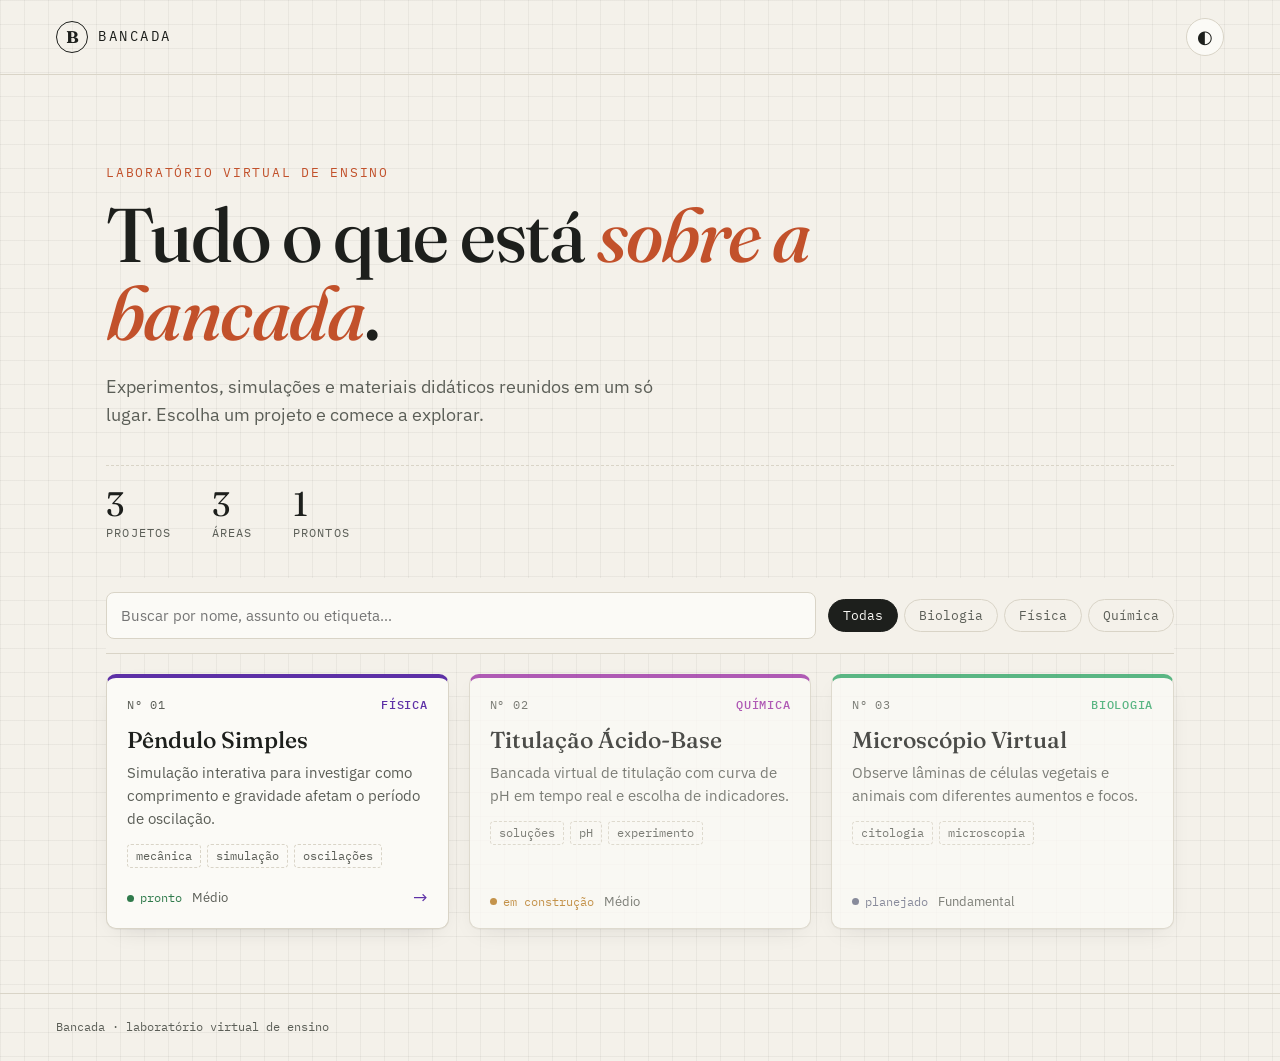
==== index.html @ 834e8cf0 "Cria página Bancada do laboratório virtual de ensino Página principal com busca, filtros por área e " ====
<!doctype html>
<html lang="pt-BR">
<head>
  <meta charset="utf-8">
  <meta name="viewport" content="width=device-width, initial-scale=1">
  <title>Bancada — Laboratório Virtual de Ensino</title>
  <meta name="description" content="Bancada: laboratório virtual de ensino com todos os meus projetos.">
  <link rel="preconnect" href="https://fonts.googleapis.com">
  <link rel="preconnect" href="https://fonts.gstatic.com" crossorigin>
  <link href="https://fonts.googleapis.com/css2?family=Fraunces:opsz,wght@9..144,500;9..144,700&family=IBM+Plex+Mono:wght@400;500&family=IBM+Plex+Sans:wght@400;500;600&display=swap" rel="stylesheet">
  <link rel="stylesheet" href="css/estilo.css">
</head>
<body>
  <header class="topo">
    <div class="topo__marca">
      <span class="topo__selo" aria-hidden="true">B</span>
      <span class="topo__nome">Bancada</span>
    </div>
    <button class="tema" id="tema" type="button" aria-label="Alternar tema claro/escuro">◐</button>
  </header>

  <main class="pagina">
    <section class="abertura">
      <p class="rotulo">Laboratório virtual de ensino</p>
      <h1>Tudo o que está <em>sobre a bancada</em>.</h1>
      <p class="abertura__texto">
        Experimentos, simulações e materiais didáticos reunidos em um só lugar.
        Escolha um projeto e comece a explorar.
      </p>
      <dl class="contadores" id="contadores"></dl>
    </section>

    <section class="controles" aria-label="Buscar e filtrar projetos">
      <label class="busca">
        <span class="sr">Buscar projetos</span>
        <input id="busca" type="search" placeholder="Buscar por nome, assunto ou etiqueta…" autocomplete="off">
      </label>
      <div class="filtros" id="filtros" role="group" aria-label="Filtrar por área"></div>
    </section>

    <section class="grade" id="grade" aria-live="polite"></section>
    <p class="vazio" id="vazio" hidden>Nenhum projeto encontrado com esse filtro.</p>
  </main>

  <footer class="rodape">
    <p>Bancada · laboratório virtual de ensino</p>
  </footer>

  <script src="js/projetos.js"></script>
  <script src="js/app.js"></script>
</body>
</html>
---- css/estilo.css ----
/* ---------- Paleta ---------- */
:root {
  --fundo: #f4f1ea;
  --papel: #fbfaf6;
  --tinta: #1d1f1c;
  --tinta-suave: #5b5e57;
  --linha: #d9d4c7;
  --grade: rgba(29, 31, 28, 0.05);
  --destaque: #c2512b;
  --pronto: #2f7a4b;
  --construcao: #b7791f;
  --planejado: #6b6f86;
  --sombra: 0 1px 0 rgba(0, 0, 0, 0.04), 0 8px 24px -12px rgba(0, 0, 0, 0.18);
  color-scheme: light;
}

@media (prefers-color-scheme: dark) {
  :root:not([data-tema="claro"]) {
    --fundo: #141613;
    --papel: #1c1f1b;
    --tinta: #ece8dd;
    --tinta-suave: #a3a69c;
    --linha: #33372f;
    --grade: rgba(236, 232, 221, 0.04);
    --destaque: #e8774f;
    --pronto: #5fbf82;
    --construcao: #e0a647;
    --planejado: #9ea2bd;
    --sombra: 0 1px 0 rgba(0, 0, 0, 0.3), 0 10px 30px -12px rgba(0, 0, 0, 0.6);
    color-scheme: dark;
  }
}

:root[data-tema="escuro"] {
  --fundo: #141613;
  --papel: #1c1f1b;
  --tinta: #ece8dd;
  --tinta-suave: #a3a69c;
  --linha: #33372f;
  --grade: rgba(236, 232, 221, 0.04);
  --destaque: #e8774f;
  --pronto: #5fbf82;
  --construcao: #e0a647;
  --planejado: #9ea2bd;
  --sombra: 0 1px 0 rgba(0, 0, 0, 0.3), 0 10px 30px -12px rgba(0, 0, 0, 0.6);
  color-scheme: dark;
}

/* ---------- Base ---------- */
*, *::before, *::after { box-sizing: border-box; }

body {
  margin: 0;
  font-family: "IBM Plex Sans", system-ui, -apple-system, "Segoe UI", sans-serif;
  font-size: 16px;
  line-height: 1.55;
  color: var(--tinta);
  background-color: var(--fundo);
  /* papel quadriculado de laboratório */
  background-image:
    linear-gradient(var(--grade) 1px, transparent 1px),
    linear-gradient(90deg, var(--grade) 1px, transparent 1px);
  background-size: 24px 24px;
  min-height: 100vh;
  display: flex;
  flex-direction: column;
}

img { max-width: 100%; display: block; }
[hidden] { display: none !important; }

.sr {
  position: absolute; width: 1px; height: 1px; overflow: hidden;
  clip: rect(0 0 0 0); white-space: nowrap;
}

/* ---------- Topo ---------- */
.topo {
  display: flex;
  align-items: center;
  justify-content: space-between;
  padding: 18px clamp(16px, 5vw, 56px);
  border-bottom: 1px solid var(--linha);
}

.topo__marca { display: flex; align-items: center; gap: 10px; }

.topo__selo {
  display: grid; place-items: center;
  width: 32px; height: 32px;
  border: 1.5px solid var(--tinta);
  border-radius: 50%;
  font-family: "Fraunces", Georgia, serif;
  font-weight: 700;
  font-size: 17px;
}

.topo__nome {
  font-family: "IBM Plex Mono", ui-monospace, monospace;
  font-size: 14px;
  letter-spacing: 0.18em;
  text-transform: uppercase;
}

.tema {
  width: 38px; height: 38px;
  border: 1px solid var(--linha);
  border-radius: 50%;
  background: var(--papel);
  color: var(--tinta);
  font-size: 18px;
  cursor: pointer;
}
.tema:hover { border-color: var(--tinta); }

/* ---------- Página ---------- */
.pagina {
  flex: 1;
  width: 100%;
  max-width: 1180px;
  margin: 0 auto;
  padding: 0 clamp(16px, 5vw, 56px) 64px;
}

.abertura { padding: clamp(40px, 8vw, 88px) 0 36px; }

.rotulo {
  margin: 0 0 14px;
  font-family: "IBM Plex Mono", ui-monospace, monospace;
  font-size: 12.5px;
  letter-spacing: 0.14em;
  text-transform: uppercase;
  color: var(--destaque);
}

h1 {
  margin: 0;
  max-width: 16ch;
  font-family: "Fraunces", Georgia, serif;
  font-weight: 500;
  font-size: clamp(38px, 7vw, 76px);
  line-height: 1.02;
  letter-spacing: -0.02em;
}
h1 em { font-style: italic; color: var(--destaque); }

.abertura__texto {
  max-width: 52ch;
  margin: 22px 0 0;
  font-size: 18px;
  color: var(--tinta-suave);
}

.contadores {
  display: flex;
  flex-wrap: wrap;
  gap: 12px 40px;
  margin: 36px 0 0;
  padding-top: 20px;
  border-top: 1px dashed var(--linha);
}
.contadores div { display: flex; flex-direction: column-reverse; }
.contadores dt {
  font-family: "IBM Plex Mono", ui-monospace, monospace;
  font-size: 12px;
  letter-spacing: 0.1em;
  text-transform: uppercase;
  color: var(--tinta-suave);
}
.contadores dd {
  margin: 0;
  font-family: "Fraunces", Georgia, serif;
  font-size: 34px;
  line-height: 1.1;
  font-variant-numeric: tabular-nums;
}

/* ---------- Controles ---------- */
.controles {
  position: sticky;
  top: 0;
  z-index: 2;
  display: flex;
  flex-wrap: wrap;
  gap: 12px;
  align-items: center;
  padding: 14px 0;
  margin-bottom: 20px;
  background: var(--fundo);
  border-bottom: 1px solid var(--linha);
}

.busca { flex: 1 1 280px; }
.busca input {
  width: 100%;
  padding: 11px 14px;
  font: inherit;
  font-size: 15px;
  color: var(--tinta);
  background: var(--papel);
  border: 1px solid var(--linha);
  border-radius: 8px;
}
.busca input:focus { outline: 2px solid var(--destaque); outline-offset: 1px; border-color: transparent; }

.filtros { display: flex; flex-wrap: wrap; gap: 6px; }

.filtro {
  padding: 7px 14px;
  font-family: "IBM Plex Mono", ui-monospace, monospace;
  font-size: 13px;
  color: var(--tinta-suave);
  background: transparent;
  border: 1px solid var(--linha);
  border-radius: 999px;
  cursor: pointer;
}
.filtro:hover { color: var(--tinta); border-color: var(--tinta-suave); }
.filtro[aria-pressed="true"] {
  color: var(--papel);
  background: var(--tinta);
  border-color: var(--tinta);
}

/* ---------- Grade de cartões ---------- */
.grade {
  display: grid;
  grid-template-columns: repeat(auto-fill, minmax(min(100%, 300px), 1fr));
  gap: 20px;
}

.cartao {
  --cor-area: hsl(var(--matiz) 55% 42%);
  display: flex;
  flex-direction: column;
  overflow: hidden;
  color: inherit;
  text-decoration: none;
  background: var(--papel);
  border: 1px solid var(--linha);
  border-top: 4px solid var(--cor-area);
  border-radius: 10px;
  box-shadow: var(--sombra);
  transition: transform 0.18s ease, border-color 0.18s ease;
}
:root[data-tema="escuro"] .cartao { --cor-area: hsl(var(--matiz) 60% 62%); }
@media (prefers-color-scheme: dark) {
  :root:not([data-tema="claro"]) .cartao { --cor-area: hsl(var(--matiz) 60% 62%); }
}

a.cartao:hover, a.cartao:focus-visible {
  transform: translateY(-3px);
  border-color: var(--cor-area);
  outline: none;
}
.cartao--inativo { opacity: 0.78; }

.cartao__capa { aspect-ratio: 16 / 9; width: 100%; object-fit: cover; border-bottom: 1px solid var(--linha); }

.cartao__corpo { display: flex; flex-direction: column; flex: 1; padding: 18px 20px 16px; }

.cartao__meta {
  display: flex;
  justify-content: space-between;
  gap: 8px;
  font-family: "IBM Plex Mono", ui-monospace, monospace;
  font-size: 12px;
  letter-spacing: 0.06em;
  text-transform: uppercase;
}
.cartao__num { color: var(--tinta-suave); }
.cartao__area { color: var(--cor-area); font-weight: 500; }

.cartao__titulo {
  margin: 12px 0 6px;
  font-family: "Fraunces", Georgia, serif;
  font-weight: 500;
  font-size: 23px;
  line-height: 1.2;
}

.cartao__desc { margin: 0; color: var(--tinta-suave); font-size: 15px; }

.cartao__etiquetas {
  display: flex; flex-wrap: wrap; gap: 6px;
  margin: 14px 0 0; padding: 0; list-style: none;
}
.cartao__etiquetas li {
  padding: 2px 8px;
  font-family: "IBM Plex Mono", ui-monospace, monospace;
  font-size: 11.5px;
  color: var(--tinta-suave);
  border: 1px dashed var(--linha);
  border-radius: 4px;
}

.cartao__rodape {
  display: flex;
  align-items: center;
  gap: 10px;
  margin-top: auto;
  padding-top: 16px;
  font-size: 13px;
}
.cartao__nivel { color: var(--tinta-suave); }
.cartao__abrir { margin-left: auto; font-size: 18px; color: var(--cor-area); }

.status {
  display: inline-flex; align-items: center; gap: 6px;
  font-family: "IBM Plex Mono", ui-monospace, monospace;
  font-size: 12px;
  text-transform: lowercase;
}
.status::before { content: ""; width: 7px; height: 7px; border-radius: 50%; background: currentColor; }
.status--pronto { color: var(--pronto); }
.status--em-construcao { color: var(--construcao); }
.status--planejado { color: var(--planejado); }

.vazio {
  padding: 48px 0;
  text-align: center;
  font-family: "IBM Plex Mono", ui-monospace, monospace;
  color: var(--tinta-suave);
}

/* ---------- Rodapé ---------- */
.rodape {
  padding: 24px clamp(16px, 5vw, 56px);
  border-top: 1px solid var(--linha);
  font-family: "IBM Plex Mono", ui-monospace, monospace;
  font-size: 12px;
  color: var(--tinta-suave);
}
.rodape p { margin: 0; }

@media (prefers-reduced-motion: reduce) {
  .cartao { transition: none; }
}
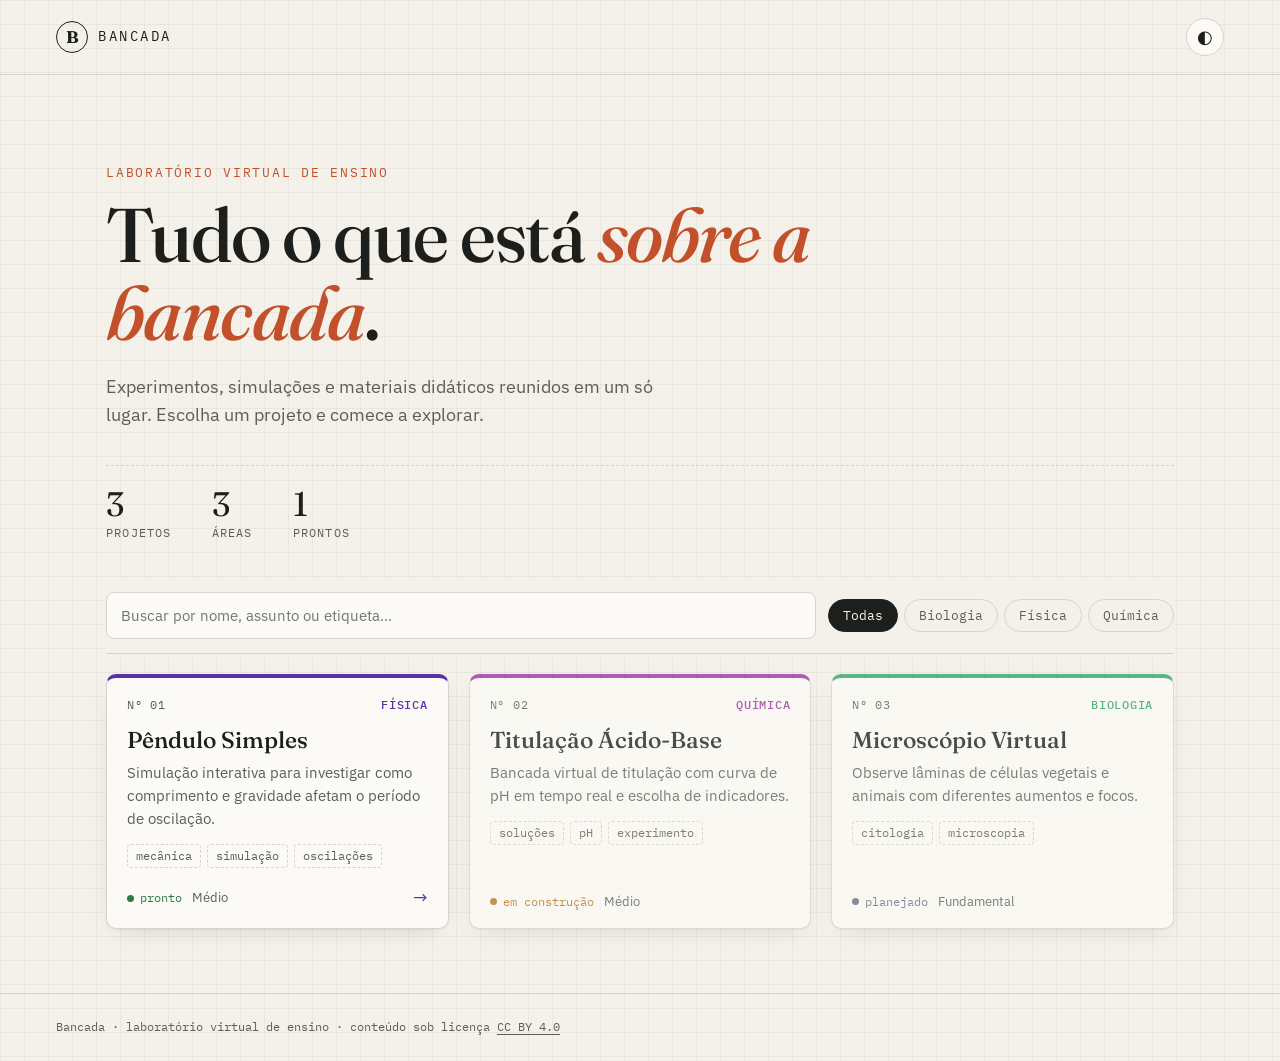
==== commit 0055356f: "Adiciona licença CC BY 4.0" ====
--- a/index.html
+++ b/index.html
@@ -43,7 +43,8 @@
   </main>
 
   <footer class="rodape">
-    <p>Bancada · laboratório virtual de ensino</p>
+    <p>Bancada · laboratório virtual de ensino · conteúdo sob licença
+      <a href="https://creativecommons.org/licenses/by/4.0/deed.pt-br" target="_blank" rel="noopener license">CC BY 4.0</a></p>
   </footer>
 
   <script src="js/projetos.js"></script>
--- a/css/estilo.css
+++ b/css/estilo.css
@@ -332,6 +332,8 @@
   color: var(--tinta-suave);
 }
 .rodape p { margin: 0; }
+.rodape a { color: inherit; text-underline-offset: 3px; }
+.rodape a:hover { color: var(--destaque); }
 
 @media (prefers-reduced-motion: reduce) {
   .cartao { transition: none; }
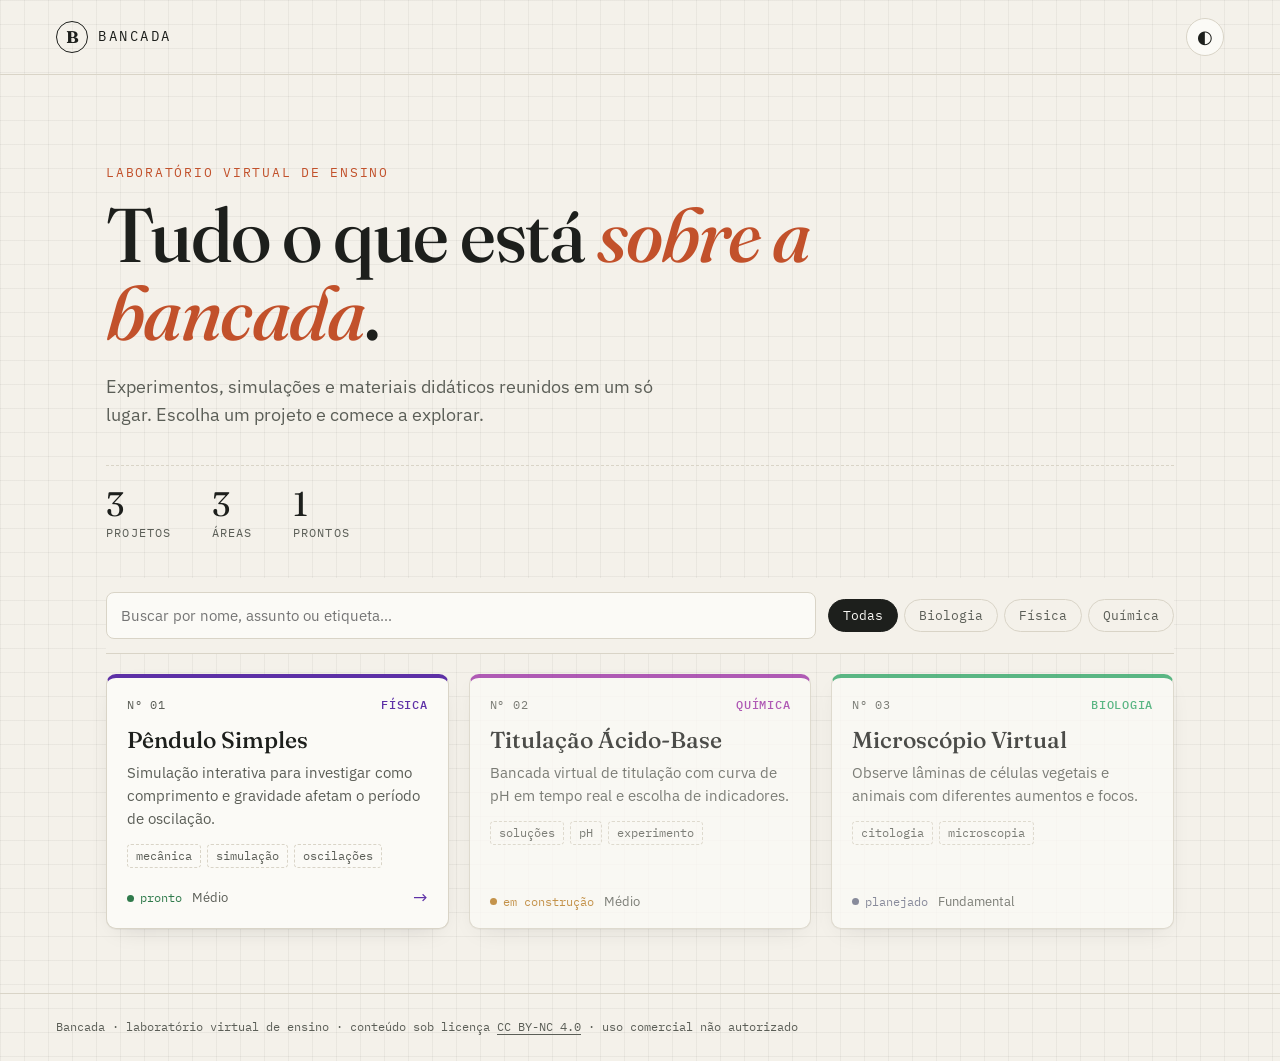
==== commit 0c31205d: "Altera licença para CC BY-NC 4.0 (uso não comercial)" ====
--- a/index.html
+++ b/index.html
@@ -44,7 +44,7 @@
 
   <footer class="rodape">
     <p>Bancada · laboratório virtual de ensino · conteúdo sob licença
-      <a href="https://creativecommons.org/licenses/by/4.0/deed.pt-br" target="_blank" rel="noopener license">CC BY 4.0</a></p>
+      <a href="https://creativecommons.org/licenses/by-nc/4.0/deed.pt-br" target="_blank" rel="noopener license">CC BY-NC 4.0</a> · uso comercial não autorizado</p>
   </footer>
 
   <script src="js/projetos.js"></script>
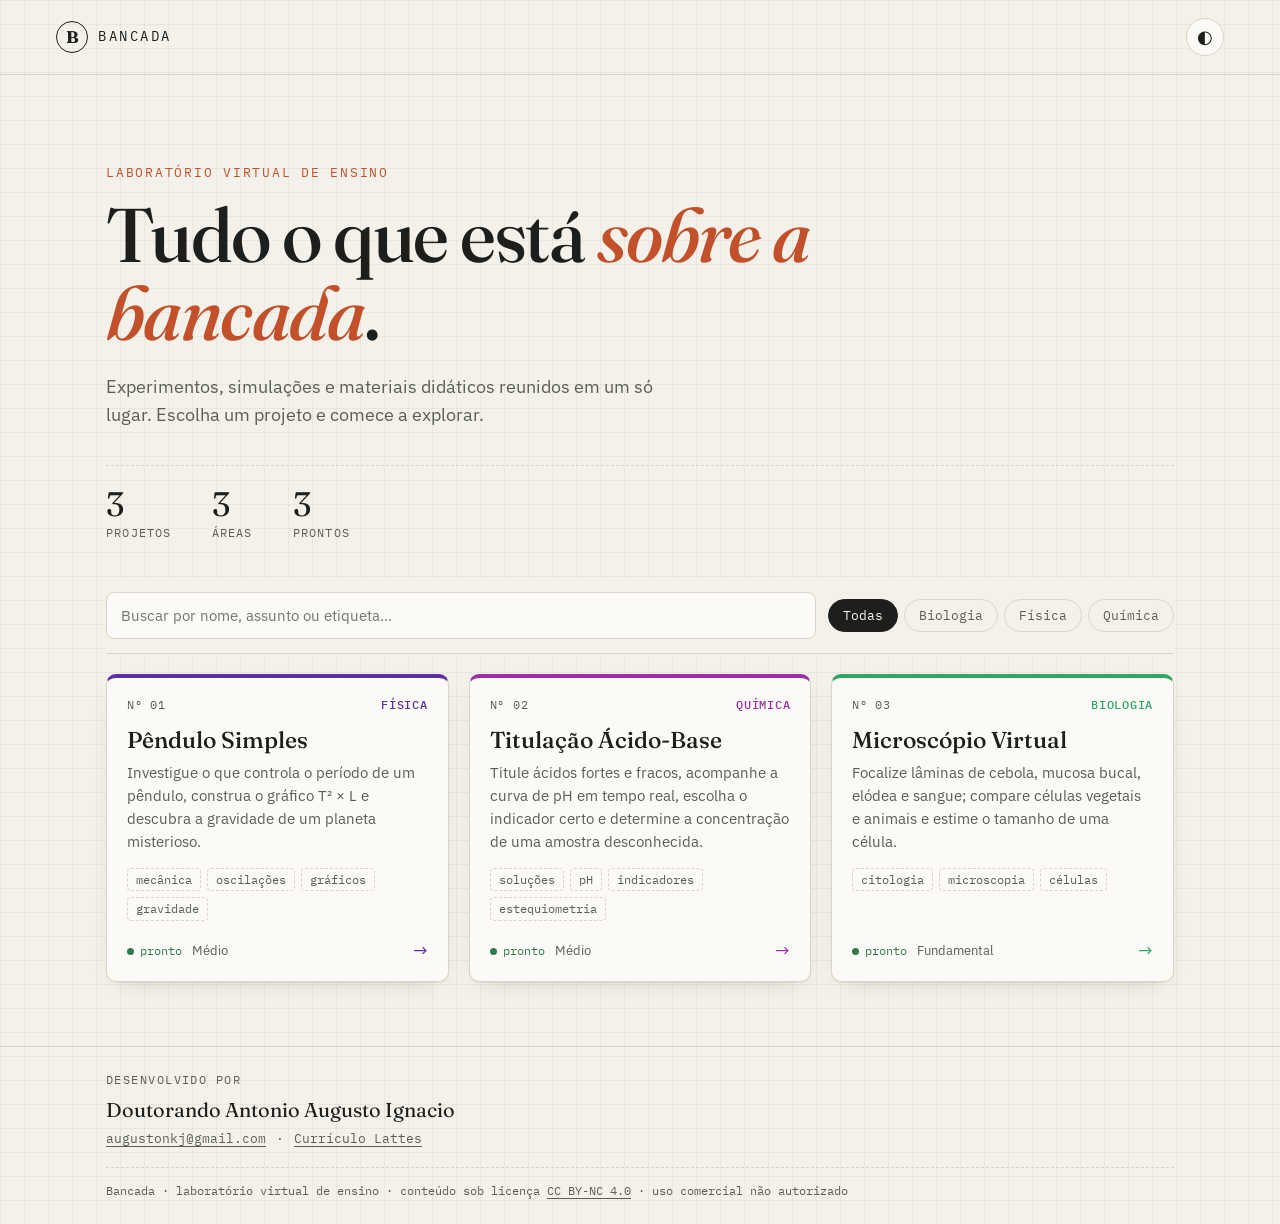
==== commit 7265f7a2: "Desenvolve laboratórios didáticos completos - Base comum (projetos/_comum): roteiro com objetivos, h" ====
--- a/index.html
+++ b/index.html
@@ -5,6 +5,7 @@
   <meta name="viewport" content="width=device-width, initial-scale=1">
   <title>Bancada — Laboratório Virtual de Ensino</title>
   <meta name="description" content="Bancada: laboratório virtual de ensino com todos os meus projetos.">
+  <link rel="icon" href="data:image/svg+xml,%3Csvg xmlns='http://www.w3.org/2000/svg' viewBox='0 0 32 32'%3E%3Ccircle cx='16' cy='16' r='14' fill='%23f4f1ea' stroke='%231d1f1c' stroke-width='2'/%3E%3Ctext x='16' y='22' text-anchor='middle' font-family='Georgia,serif' font-weight='700' font-size='17' fill='%231d1f1c'%3EB%3C/text%3E%3C/svg%3E">
   <link rel="preconnect" href="https://fonts.googleapis.com">
   <link rel="preconnect" href="https://fonts.gstatic.com" crossorigin>
   <link href="https://fonts.googleapis.com/css2?family=Fraunces:opsz,wght@9..144,500;9..144,700&family=IBM+Plex+Mono:wght@400;500&family=IBM+Plex+Sans:wght@400;500;600&display=swap" rel="stylesheet">
@@ -43,7 +44,16 @@
   </main>
 
   <footer class="rodape">
-    <p>Bancada · laboratório virtual de ensino · conteúdo sob licença
+    <div class="rodape__autor">
+      <p class="rodape__rotulo">Desenvolvido por</p>
+      <p class="rodape__nome">Doutorando Antonio Augusto Ignacio</p>
+      <p class="rodape__contatos">
+        <a href="mailto:augustonkj@gmail.com">augustonkj@gmail.com</a>
+        <span aria-hidden="true">·</span>
+        <a href="http://lattes.cnpq.br/4063776675134292" target="_blank" rel="noopener">Currículo Lattes</a>
+      </p>
+    </div>
+    <p class="rodape__licenca">Bancada · laboratório virtual de ensino · conteúdo sob licença
       <a href="https://creativecommons.org/licenses/by-nc/4.0/deed.pt-br" target="_blank" rel="noopener license">CC BY-NC 4.0</a> · uso comercial não autorizado</p>
   </footer>
 
--- a/css/estilo.css
+++ b/css/estilo.css
@@ -326,12 +326,24 @@
 /* ---------- Rodapé ---------- */
 .rodape {
   padding: 24px clamp(16px, 5vw, 56px);
+  /* alinha com a coluna central de 1180px */
+  padding-inline: max(clamp(16px, 5vw, 56px), calc((100% - 1180px) / 2 + clamp(16px, 5vw, 56px)));
   border-top: 1px solid var(--linha);
   font-family: "IBM Plex Mono", ui-monospace, monospace;
   font-size: 12px;
   color: var(--tinta-suave);
 }
 .rodape p { margin: 0; }
+.rodape__autor { margin-bottom: 18px; }
+.rodape__rotulo { letter-spacing: 0.12em; text-transform: uppercase; }
+.rodape__nome {
+  margin: 4px 0 !important;
+  font-family: "Fraunces", Georgia, serif;
+  font-size: 20px;
+  color: var(--tinta);
+}
+.rodape__contatos { display: flex; flex-wrap: wrap; gap: 4px 10px; font-size: 13px; }
+.rodape__licenca { padding-top: 14px; border-top: 1px dashed var(--linha); }
 .rodape a { color: inherit; text-underline-offset: 3px; }
 .rodape a:hover { color: var(--destaque); }
 
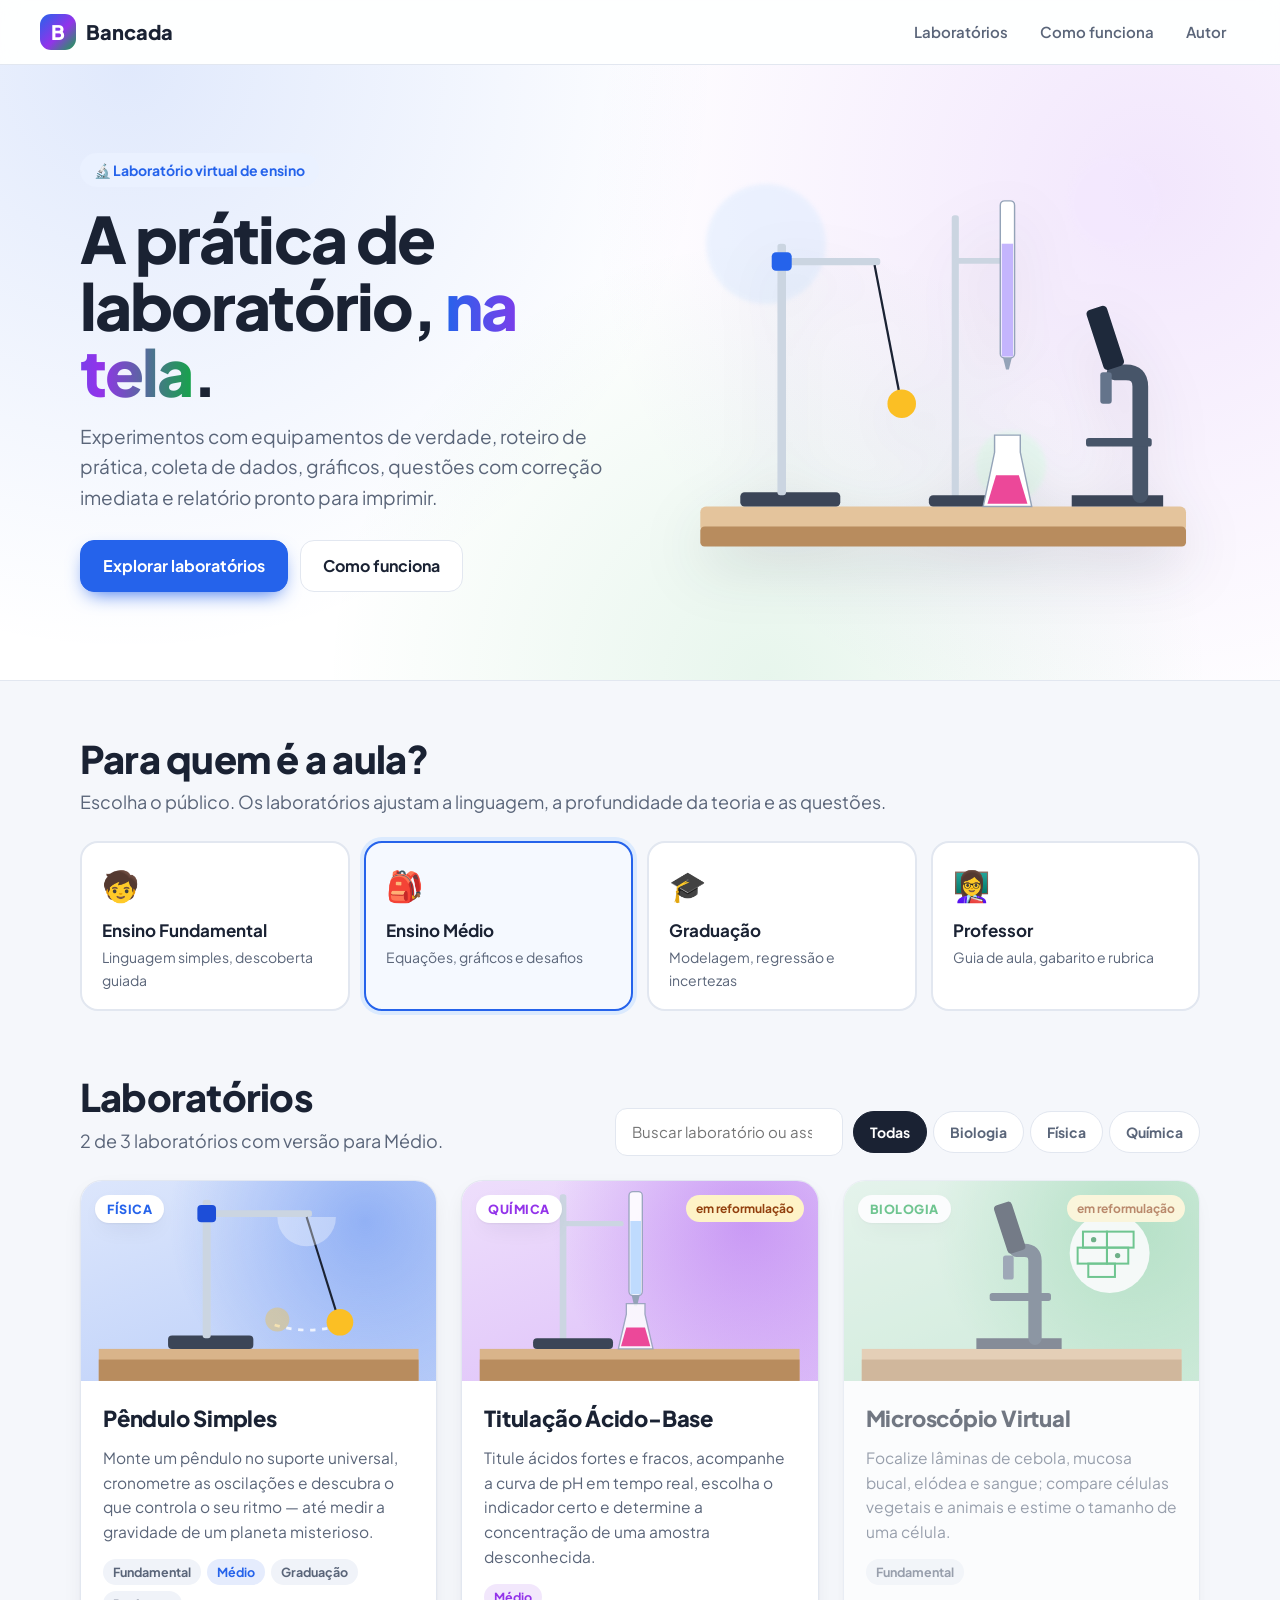
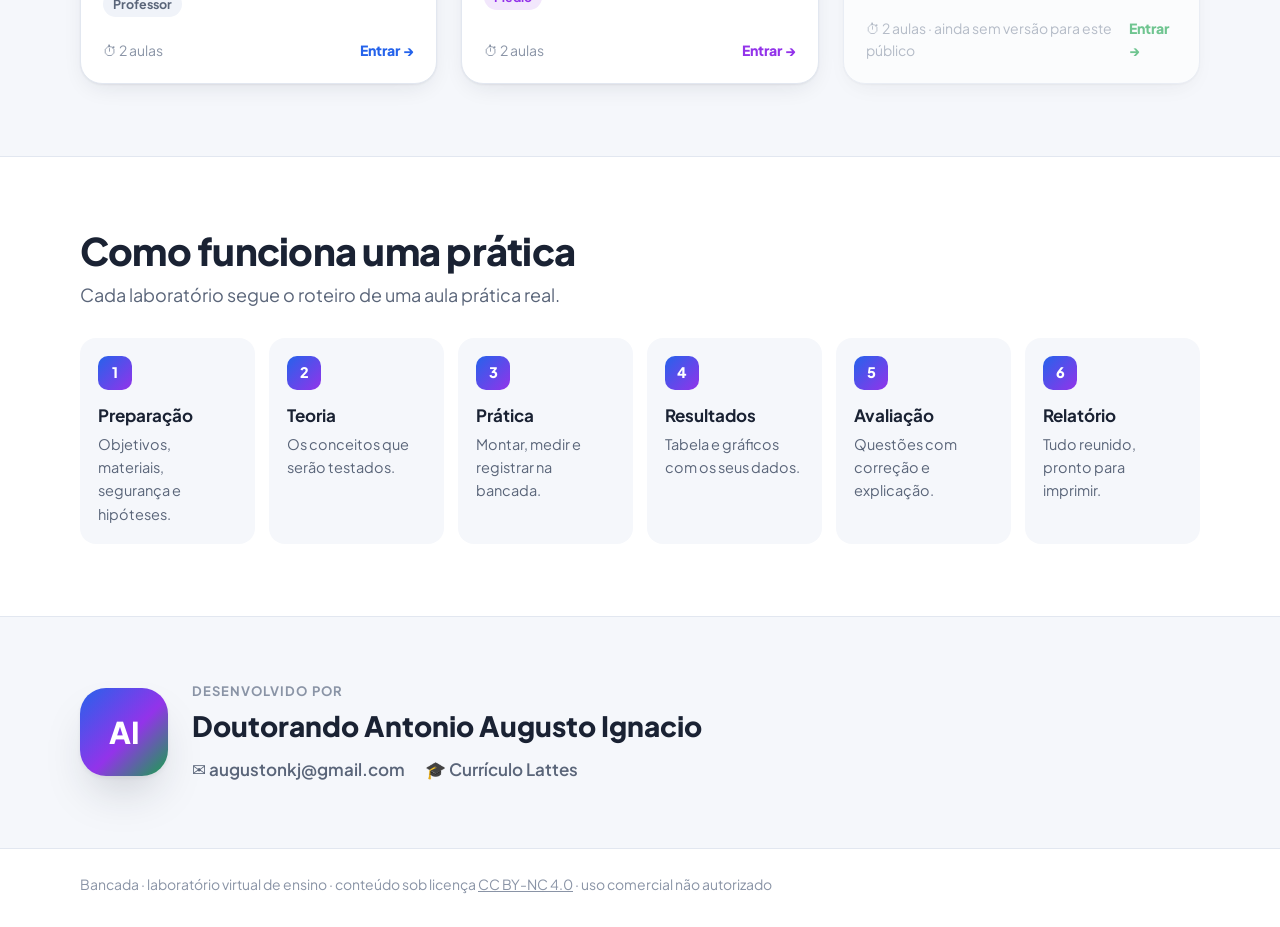
==== commit a628674b: "Novo visual e novo Pêndulo: bancada realista, etapas e seletor de público - Página principal clara e" ====
--- a/index.html
+++ b/index.html
@@ -2,59 +2,123 @@
 <html lang="pt-BR">
 <head>
   <meta charset="utf-8">
-  <meta name="viewport" content="width=device-width, initial-scale=1">
+  <meta name="viewport" content="width=device-width, initial-scale=1, viewport-fit=cover">
   <title>Bancada — Laboratório Virtual de Ensino</title>
-  <meta name="description" content="Bancada: laboratório virtual de ensino com todos os meus projetos.">
-  <link rel="icon" href="data:image/svg+xml,%3Csvg xmlns='http://www.w3.org/2000/svg' viewBox='0 0 32 32'%3E%3Ccircle cx='16' cy='16' r='14' fill='%23f4f1ea' stroke='%231d1f1c' stroke-width='2'/%3E%3Ctext x='16' y='22' text-anchor='middle' font-family='Georgia,serif' font-weight='700' font-size='17' fill='%231d1f1c'%3EB%3C/text%3E%3C/svg%3E">
+  <meta name="description" content="Bancada: laboratórios virtuais de Ciências com roteiro de prática, simulações realistas, questões e relatório — do Ensino Fundamental à Graduação.">
+  <link rel="icon" href="data:image/svg+xml,%3Csvg xmlns='http://www.w3.org/2000/svg' viewBox='0 0 32 32'%3E%3Crect width='32' height='32' rx='8' fill='%232563eb'/%3E%3Ctext x='16' y='22' text-anchor='middle' font-family='Arial' font-weight='700' font-size='17' fill='white'%3EB%3C/text%3E%3C/svg%3E">
   <link rel="preconnect" href="https://fonts.googleapis.com">
   <link rel="preconnect" href="https://fonts.gstatic.com" crossorigin>
-  <link href="https://fonts.googleapis.com/css2?family=Fraunces:opsz,wght@9..144,500;9..144,700&family=IBM+Plex+Mono:wght@400;500&family=IBM+Plex+Sans:wght@400;500;600&display=swap" rel="stylesheet">
+  <link href="https://fonts.googleapis.com/css2?family=Plus+Jakarta+Sans:wght@400;500;600;700;800&display=swap" rel="stylesheet">
   <link rel="stylesheet" href="css/estilo.css">
 </head>
 <body>
   <header class="topo">
-    <div class="topo__marca">
-      <span class="topo__selo" aria-hidden="true">B</span>
-      <span class="topo__nome">Bancada</span>
-    </div>
-    <button class="tema" id="tema" type="button" aria-label="Alternar tema claro/escuro">◐</button>
+    <a class="marca" href="./"><span class="marca__logo">B</span>Bancada</a>
+    <nav class="topo__links">
+      <a href="#laboratorios">Laboratórios</a>
+      <a href="#como-funciona">Como funciona</a>
+      <a href="#autor">Autor</a>
+    </nav>
   </header>
 
-  <main class="pagina">
-    <section class="abertura">
-      <p class="rotulo">Laboratório virtual de ensino</p>
-      <h1>Tudo o que está <em>sobre a bancada</em>.</h1>
-      <p class="abertura__texto">
-        Experimentos, simulações e materiais didáticos reunidos em um só lugar.
-        Escolha um projeto e comece a explorar.
-      </p>
-      <dl class="contadores" id="contadores"></dl>
-    </section>
+  <section class="heroi">
+    <div class="heroi__dentro">
+      <div class="heroi__texto">
+        <span class="selo">🔬 Laboratório virtual de ensino</span>
+        <h1>A prática de laboratório, <span class="destaque">na tela</span>.</h1>
+        <p>Experimentos com equipamentos de verdade, roteiro de prática, coleta de dados, gráficos, questões com correção imediata e relatório pronto para imprimir.</p>
+        <div class="heroi__acoes">
+          <a class="botao botao--primario" href="#laboratorios">Explorar laboratórios</a>
+          <a class="botao" href="#como-funciona">Como funciona</a>
+        </div>
+      </div>
+      <div class="heroi__arte" aria-hidden="true">
+        <div class="bolha bolha--1"></div><div class="bolha bolha--2"></div><div class="bolha bolha--3"></div>
+        <svg viewBox="0 0 360 300">
+          <rect x="10" y="244" width="340" height="18" rx="4" fill="#e4c49c"/><rect x="10" y="258" width="340" height="14" rx="3" fill="#b88c5e"/>
+          <!-- pêndulo -->
+          <rect x="38" y="234" width="70" height="10" rx="3" fill="#3b4557"/><rect x="64" y="60" width="6" height="176" rx="2" fill="#cbd5e1"/>
+          <rect x="66" y="70" width="70" height="5" rx="2" fill="#cbd5e1"/><rect x="60" y="66" width="14" height="13" rx="3" fill="#2563eb"/>
+          <path d="M132 75 L150 168" stroke="#1a2233" stroke-width="1.6"/><circle cx="151" cy="172" r="10" fill="#fbbf24"/>
+          <!-- bureta e erlenmeyer -->
+          <rect x="186" y="40" width="5" height="204" rx="2" fill="#cbd5e1"/><rect x="170" y="236" width="44" height="8" rx="3" fill="#3b4557"/>
+          <rect x="188" y="70" width="34" height="4" rx="2" fill="#cbd5e1"/>
+          <rect x="220" y="30" width="10" height="110" rx="3" fill="#fff" stroke="#94a3b8"/><rect x="221" y="60" width="8" height="79" fill="#c4b5fd"/>
+          <path d="M222 140 h6 l-2 8 h-2 z" fill="#94a3b8"/>
+          <path d="M208 244 L216 206 V194 h18 v12 L242 244 Z" fill="#fff" stroke="#94a3b8"/><path d="M211 242 L217 222 h16 L239 242 Z" fill="#ec4899"/>
+          <!-- microscópio -->
+          <path d="M270 244 h64 v-8 h-64 z" fill="#3b4557"/><path d="M318 236 V160 q0-10 -10-10 h-8" fill="none" stroke="#475569" stroke-width="11" stroke-linecap="round"/>
+          <rect x="280" y="196" width="46" height="6" rx="2" fill="#475569"/><rect x="286" y="104" width="15" height="44" rx="3" fill="#1e293b" transform="rotate(-18 293 126)"/>
+          <rect x="290" y="150" width="8" height="22" rx="2" fill="#64748b"/>
+        </svg>
+      </div>
+    </div>
+  </section>
 
-    <section class="controles" aria-label="Buscar e filtrar projetos">
-      <label class="busca">
-        <span class="sr">Buscar projetos</span>
-        <input id="busca" type="search" placeholder="Buscar por nome, assunto ou etiqueta…" autocomplete="off">
-      </label>
-      <div class="filtros" id="filtros" role="group" aria-label="Filtrar por área"></div>
-    </section>
+  <section class="publico" aria-labelledby="publico-titulo">
+    <div class="secao-dentro">
+      <h2 id="publico-titulo">Para quem é a aula?</h2>
+      <p class="subtitulo">Escolha o público. Os laboratórios ajustam a linguagem, a profundidade da teoria e as questões.</p>
+      <div class="publico__opcoes" id="publico-opcoes" role="radiogroup" aria-label="Público">
+        <button type="button" role="radio" data-valor="fund"><span class="publico__icone">🧒</span><b>Ensino Fundamental</b><span>Linguagem simples, descoberta guiada</span></button>
+        <button type="button" role="radio" data-valor="medio"><span class="publico__icone">🎒</span><b>Ensino Médio</b><span>Equações, gráficos e desafios</span></button>
+        <button type="button" role="radio" data-valor="grad"><span class="publico__icone">🎓</span><b>Graduação</b><span>Modelagem, regressão e incertezas</span></button>
+        <button type="button" role="radio" data-valor="prof"><span class="publico__icone">👩‍🏫</span><b>Professor</b><span>Guia de aula, gabarito e rubrica</span></button>
+      </div>
+    </div>
+  </section>
 
-    <section class="grade" id="grade" aria-live="polite"></section>
-    <p class="vazio" id="vazio" hidden>Nenhum projeto encontrado com esse filtro.</p>
+  <main class="secao-dentro" id="laboratorios">
+    <div class="lista-cabeca">
+      <div>
+        <h2>Laboratórios</h2>
+        <p class="subtitulo" id="contagem"></p>
+      </div>
+      <div class="controles">
+        <label class="busca"><span class="sr">Buscar</span>
+          <input id="busca" type="search" placeholder="Buscar laboratório ou assunto…" autocomplete="off">
+        </label>
+        <div class="filtros" id="filtros" role="group" aria-label="Filtrar por disciplina"></div>
+      </div>
+    </div>
+    <div class="grade" id="grade" aria-live="polite"></div>
+    <p class="vazio" id="vazio" hidden>Nenhum laboratório encontrado.</p>
   </main>
 
+  <section class="como" id="como-funciona">
+    <div class="secao-dentro">
+      <h2>Como funciona uma prática</h2>
+      <p class="subtitulo">Cada laboratório segue o roteiro de uma aula prática real.</p>
+      <ol class="passos">
+        <li><span>1</span><b>Preparação</b>Objetivos, materiais, segurança e hipóteses.</li>
+        <li><span>2</span><b>Teoria</b>Os conceitos que serão testados.</li>
+        <li><span>3</span><b>Prática</b>Montar, medir e registrar na bancada.</li>
+        <li><span>4</span><b>Resultados</b>Tabela e gráficos com os seus dados.</li>
+        <li><span>5</span><b>Avaliação</b>Questões com correção e explicação.</li>
+        <li><span>6</span><b>Relatório</b>Tudo reunido, pronto para imprimir.</li>
+      </ol>
+    </div>
+  </section>
+
+  <section class="autor" id="autor">
+    <div class="secao-dentro autor__cartao">
+      <div class="autor__avatar" aria-hidden="true">AI</div>
+      <div>
+        <p class="autor__rotulo">Desenvolvido por</p>
+        <p class="autor__nome">Doutorando Antonio Augusto Ignacio</p>
+        <p class="autor__contatos">
+          <a href="mailto:augustonkj@gmail.com">✉ augustonkj@gmail.com</a>
+          <a href="http://lattes.cnpq.br/4063776675134292" target="_blank" rel="noopener">🎓 Currículo Lattes</a>
+        </p>
+      </div>
+    </div>
+  </section>
+
   <footer class="rodape">
-    <div class="rodape__autor">
-      <p class="rodape__rotulo">Desenvolvido por</p>
-      <p class="rodape__nome">Doutorando Antonio Augusto Ignacio</p>
-      <p class="rodape__contatos">
-        <a href="mailto:augustonkj@gmail.com">augustonkj@gmail.com</a>
-        <span aria-hidden="true">·</span>
-        <a href="http://lattes.cnpq.br/4063776675134292" target="_blank" rel="noopener">Currículo Lattes</a>
-      </p>
+    <div class="secao-dentro">
+      <p>Bancada · laboratório virtual de ensino · conteúdo sob licença
+        <a href="https://creativecommons.org/licenses/by-nc/4.0/deed.pt-br" target="_blank" rel="noopener license">CC BY-NC 4.0</a> · uso comercial não autorizado</p>
     </div>
-    <p class="rodape__licenca">Bancada · laboratório virtual de ensino · conteúdo sob licença
-      <a href="https://creativecommons.org/licenses/by-nc/4.0/deed.pt-br" target="_blank" rel="noopener license">CC BY-NC 4.0</a> · uso comercial não autorizado</p>
   </footer>
 
   <script src="js/projetos.js"></script>
--- a/css/estilo.css
+++ b/css/estilo.css
@@ -1,352 +1,284 @@
-/* ---------- Paleta ---------- */
+/* ============================================================
+ *  Bancada — página principal
+ * ============================================================ */
 :root {
-  --fundo: #f4f1ea;
-  --papel: #fbfaf6;
-  --tinta: #1d1f1c;
-  --tinta-suave: #5b5e57;
-  --linha: #d9d4c7;
-  --grade: rgba(29, 31, 28, 0.05);
-  --destaque: #c2512b;
-  --pronto: #2f7a4b;
-  --construcao: #b7791f;
-  --planejado: #6b6f86;
-  --sombra: 0 1px 0 rgba(0, 0, 0, 0.04), 0 8px 24px -12px rgba(0, 0, 0, 0.18);
+  --fundo: #f5f7fb;
+  --superficie: #ffffff;
+  --superficie-2: #f0f3f9;
+  --tinta: #1a2233;
+  --tinta-suave: #5a6579;
+  --tinta-fraca: #8a94a6;
+  --linha: #e2e7f0;
+  --azul: #2563eb;
+  --roxo: #9333ea;
+  --verde: #16a34a;
+  --sombra: 0 1px 2px rgba(26, 34, 51, 0.06), 0 8px 24px -8px rgba(26, 34, 51, 0.12);
+  --sombra-forte: 0 2px 4px rgba(26, 34, 51, 0.06), 0 24px 48px -16px rgba(26, 34, 51, 0.25);
   color-scheme: light;
 }
 
-@media (prefers-color-scheme: dark) {
-  :root:not([data-tema="claro"]) {
-    --fundo: #141613;
-    --papel: #1c1f1b;
-    --tinta: #ece8dd;
-    --tinta-suave: #a3a69c;
-    --linha: #33372f;
-    --grade: rgba(236, 232, 221, 0.04);
-    --destaque: #e8774f;
-    --pronto: #5fbf82;
-    --construcao: #e0a647;
-    --planejado: #9ea2bd;
-    --sombra: 0 1px 0 rgba(0, 0, 0, 0.3), 0 10px 30px -12px rgba(0, 0, 0, 0.6);
-    color-scheme: dark;
-  }
-}
-
-:root[data-tema="escuro"] {
-  --fundo: #141613;
-  --papel: #1c1f1b;
-  --tinta: #ece8dd;
-  --tinta-suave: #a3a69c;
-  --linha: #33372f;
-  --grade: rgba(236, 232, 221, 0.04);
-  --destaque: #e8774f;
-  --pronto: #5fbf82;
-  --construcao: #e0a647;
-  --planejado: #9ea2bd;
-  --sombra: 0 1px 0 rgba(0, 0, 0, 0.3), 0 10px 30px -12px rgba(0, 0, 0, 0.6);
-  color-scheme: dark;
-}
-
-/* ---------- Base ---------- */
 *, *::before, *::after { box-sizing: border-box; }
-
+html { scroll-behavior: smooth; }
 body {
   margin: 0;
-  font-family: "IBM Plex Sans", system-ui, -apple-system, "Segoe UI", sans-serif;
+  font-family: "Plus Jakarta Sans", system-ui, -apple-system, "Segoe UI", sans-serif;
+  font-size: 17px;
+  line-height: 1.6;
+  color: var(--tinta);
+  background: var(--fundo);
+}
+img, svg { max-width: 100%; }
+[hidden] { display: none !important; }
+a { color: var(--azul); }
+.sr { position: absolute; width: 1px; height: 1px; overflow: hidden; clip: rect(0 0 0 0); white-space: nowrap; }
+
+.secao-dentro { max-width: 1200px; margin: 0 auto; padding-inline: clamp(16px, 4vw, 40px); }
+h2 { margin: 0; font-size: clamp(28px, 4vw, 38px); font-weight: 800; letter-spacing: -0.02em; line-height: 1.15; }
+.subtitulo { margin: 8px 0 0; color: var(--tinta-suave); font-size: 18px; }
+
+/* ---------- Botões ---------- */
+.botao {
+  display: inline-flex;
+  align-items: center;
+  justify-content: center;
+  gap: 8px;
+  padding: 12px 22px;
+  font: inherit;
+  font-weight: 700;
   font-size: 16px;
-  line-height: 1.55;
-  color: var(--tinta);
-  background-color: var(--fundo);
-  /* papel quadriculado de laboratório */
-  background-image:
-    linear-gradient(var(--grade) 1px, transparent 1px),
-    linear-gradient(90deg, var(--grade) 1px, transparent 1px);
-  background-size: 24px 24px;
-  min-height: 100vh;
-  display: flex;
-  flex-direction: column;
-}
-
-img { max-width: 100%; display: block; }
-[hidden] { display: none !important; }
-
-.sr {
-  position: absolute; width: 1px; height: 1px; overflow: hidden;
-  clip: rect(0 0 0 0); white-space: nowrap;
-}
+  color: var(--tinta);
+  text-decoration: none;
+  background: var(--superficie);
+  border: 1.5px solid var(--linha);
+  border-radius: 14px;
+  cursor: pointer;
+}
+.botao:hover { border-color: var(--tinta-fraca); }
+.botao--primario { color: #fff; background: var(--azul); border-color: var(--azul); box-shadow: 0 8px 20px -8px var(--azul); }
+.botao--primario:hover { background: #1d4ed8; border-color: #1d4ed8; }
 
 /* ---------- Topo ---------- */
 .topo {
+  position: sticky;
+  top: 0;
+  z-index: 10;
   display: flex;
   align-items: center;
   justify-content: space-between;
-  padding: 18px clamp(16px, 5vw, 56px);
+  gap: 16px;
+  padding: 12px clamp(16px, 4vw, 40px);
+  padding-top: calc(12px + env(safe-area-inset-top, 0px));
+  background: rgba(255, 255, 255, 0.9);
+  backdrop-filter: blur(10px);
   border-bottom: 1px solid var(--linha);
 }
-
-.topo__marca { display: flex; align-items: center; gap: 10px; }
-
-.topo__selo {
+.marca { display: flex; align-items: center; gap: 10px; font-weight: 800; font-size: 20px; color: var(--tinta); text-decoration: none; }
+.marca__logo {
+  width: 36px; height: 36px;
   display: grid; place-items: center;
-  width: 32px; height: 32px;
-  border: 1.5px solid var(--tinta);
-  border-radius: 50%;
-  font-family: "Fraunces", Georgia, serif;
-  font-weight: 700;
-  font-size: 17px;
-}
-
-.topo__nome {
-  font-family: "IBM Plex Mono", ui-monospace, monospace;
+  color: #fff;
+  border-radius: 11px;
+  background: linear-gradient(135deg, var(--azul), var(--roxo) 55%, var(--verde));
+}
+.topo__links { display: flex; gap: 4px; }
+.topo__links a { padding: 8px 14px; font-weight: 600; font-size: 15px; color: var(--tinta-suave); text-decoration: none; border-radius: 10px; }
+.topo__links a:hover { color: var(--tinta); background: var(--superficie-2); }
+
+/* ---------- Herói ---------- */
+.heroi {
+  overflow: hidden;
+  background:
+    radial-gradient(circle at 10% 0%, rgba(37, 99, 235, 0.14), transparent 45%),
+    radial-gradient(circle at 90% 20%, rgba(147, 51, 234, 0.12), transparent 45%),
+    radial-gradient(circle at 60% 100%, rgba(22, 163, 74, 0.1), transparent 45%),
+    #fff;
+  border-bottom: 1px solid var(--linha);
+}
+.heroi__dentro {
+  display: grid;
+  grid-template-columns: minmax(0, 1.1fr) minmax(0, 1fr);
+  align-items: center;
+  gap: 40px;
+  max-width: 1200px;
+  margin: 0 auto;
+  padding: clamp(40px, 7vw, 88px) clamp(16px, 4vw, 40px);
+}
+.selo {
+  display: inline-block;
+  padding: 6px 14px;
   font-size: 14px;
-  letter-spacing: 0.18em;
-  text-transform: uppercase;
-}
-
-.tema {
-  width: 38px; height: 38px;
-  border: 1px solid var(--linha);
-  border-radius: 50%;
-  background: var(--papel);
-  color: var(--tinta);
-  font-size: 18px;
+  font-weight: 700;
+  color: var(--azul);
+  background: #eaf1ff;
+  border-radius: 999px;
+}
+.heroi h1 { margin: 18px 0 16px; font-size: clamp(38px, 6vw, 64px); line-height: 1.04; letter-spacing: -0.03em; font-weight: 800; }
+.destaque { background: linear-gradient(90deg, var(--azul), var(--roxo), var(--verde)); -webkit-background-clip: text; background-clip: text; color: transparent; }
+.heroi__texto p { max-width: 52ch; margin: 0; font-size: 19px; color: var(--tinta-suave); }
+.heroi__acoes { display: flex; flex-wrap: wrap; gap: 12px; margin-top: 28px; }
+.heroi__arte { position: relative; }
+.heroi__arte svg { position: relative; display: block; width: 100%; filter: drop-shadow(0 20px 30px rgba(26, 34, 51, 0.12)); }
+.bolha { position: absolute; border-radius: 50%; filter: blur(2px); opacity: 0.5; }
+.bolha--1 { width: 120px; height: 120px; left: 4%; top: 6%; background: #dbeafe; }
+.bolha--2 { width: 90px; height: 90px; right: 8%; top: 0; background: #f3e8ff; }
+.bolha--3 { width: 70px; height: 70px; right: 30%; bottom: 20%; background: #dcfce7; }
+
+/* ---------- Público ---------- */
+.publico { padding: 56px 0 8px; }
+.publico__opcoes { display: grid; grid-template-columns: repeat(auto-fit, minmax(min(100%, 230px), 1fr)); gap: 14px; margin-top: 24px; }
+.publico__opcoes button {
+  display: flex;
+  flex-direction: column;
+  align-items: flex-start;
+  gap: 2px;
+  padding: 18px 20px;
+  font: inherit;
+  text-align: left;
+  color: var(--tinta);
+  background: var(--superficie);
+  border: 2px solid var(--linha);
+  border-radius: 18px;
   cursor: pointer;
-}
-.tema:hover { border-color: var(--tinta); }
-
-/* ---------- Página ---------- */
-.pagina {
-  flex: 1;
-  width: 100%;
-  max-width: 1180px;
-  margin: 0 auto;
-  padding: 0 clamp(16px, 5vw, 56px) 64px;
-}
-
-.abertura { padding: clamp(40px, 8vw, 88px) 0 36px; }
-
-.rotulo {
-  margin: 0 0 14px;
-  font-family: "IBM Plex Mono", ui-monospace, monospace;
-  font-size: 12.5px;
-  letter-spacing: 0.14em;
-  text-transform: uppercase;
-  color: var(--destaque);
-}
-
-h1 {
-  margin: 0;
-  max-width: 16ch;
-  font-family: "Fraunces", Georgia, serif;
-  font-weight: 500;
-  font-size: clamp(38px, 7vw, 76px);
-  line-height: 1.02;
-  letter-spacing: -0.02em;
-}
-h1 em { font-style: italic; color: var(--destaque); }
-
-.abertura__texto {
-  max-width: 52ch;
-  margin: 22px 0 0;
-  font-size: 18px;
+  transition: border-color 0.15s, transform 0.15s, box-shadow 0.15s;
+}
+.publico__opcoes button:hover { transform: translateY(-2px); box-shadow: var(--sombra); }
+.publico__opcoes button[aria-checked="true"] { border-color: var(--azul); background: #f5f9ff; box-shadow: 0 0 0 4px #dbeafe; }
+.publico__icone { font-size: 30px; margin-bottom: 6px; }
+.publico__opcoes b { font-size: 17px; }
+.publico__opcoes span:last-child { font-size: 14px; color: var(--tinta-suave); }
+
+/* ---------- Lista de laboratórios ---------- */
+#laboratorios { padding-top: 56px; padding-bottom: 72px; scroll-margin-top: 70px; }
+.lista-cabeca { display: flex; flex-wrap: wrap; align-items: flex-end; justify-content: space-between; gap: 20px; margin-bottom: 24px; }
+.controles { display: flex; flex-wrap: wrap; gap: 10px; align-items: center; }
+.busca input {
+  width: min(280px, 100%);
+  padding: 11px 16px;
+  font: inherit;
+  font-size: 15px;
+  color: var(--tinta);
+  background: var(--superficie);
+  border: 1.5px solid var(--linha);
+  border-radius: 12px;
+}
+.busca input:focus { outline: none; border-color: var(--azul); box-shadow: 0 0 0 3px #dbeafe; }
+.filtros { display: flex; flex-wrap: wrap; gap: 6px; }
+.filtro {
+  padding: 9px 16px;
+  font: inherit;
+  font-size: 14px;
+  font-weight: 700;
   color: var(--tinta-suave);
-}
-
-.contadores {
-  display: flex;
-  flex-wrap: wrap;
-  gap: 12px 40px;
-  margin: 36px 0 0;
-  padding-top: 20px;
-  border-top: 1px dashed var(--linha);
-}
-.contadores div { display: flex; flex-direction: column-reverse; }
-.contadores dt {
-  font-family: "IBM Plex Mono", ui-monospace, monospace;
-  font-size: 12px;
-  letter-spacing: 0.1em;
-  text-transform: uppercase;
-  color: var(--tinta-suave);
-}
-.contadores dd {
-  margin: 0;
-  font-family: "Fraunces", Georgia, serif;
-  font-size: 34px;
-  line-height: 1.1;
-  font-variant-numeric: tabular-nums;
-}
-
-/* ---------- Controles ---------- */
-.controles {
-  position: sticky;
-  top: 0;
-  z-index: 2;
-  display: flex;
-  flex-wrap: wrap;
-  gap: 12px;
-  align-items: center;
-  padding: 14px 0;
-  margin-bottom: 20px;
-  background: var(--fundo);
-  border-bottom: 1px solid var(--linha);
-}
-
-.busca { flex: 1 1 280px; }
-.busca input {
-  width: 100%;
-  padding: 11px 14px;
-  font: inherit;
-  font-size: 15px;
-  color: var(--tinta);
-  background: var(--papel);
-  border: 1px solid var(--linha);
-  border-radius: 8px;
-}
-.busca input:focus { outline: 2px solid var(--destaque); outline-offset: 1px; border-color: transparent; }
-
-.filtros { display: flex; flex-wrap: wrap; gap: 6px; }
-
-.filtro {
-  padding: 7px 14px;
-  font-family: "IBM Plex Mono", ui-monospace, monospace;
-  font-size: 13px;
-  color: var(--tinta-suave);
-  background: transparent;
-  border: 1px solid var(--linha);
+  background: var(--superficie);
+  border: 1.5px solid var(--linha);
   border-radius: 999px;
   cursor: pointer;
 }
-.filtro:hover { color: var(--tinta); border-color: var(--tinta-suave); }
-.filtro[aria-pressed="true"] {
-  color: var(--papel);
-  background: var(--tinta);
-  border-color: var(--tinta);
-}
-
-/* ---------- Grade de cartões ---------- */
-.grade {
-  display: grid;
-  grid-template-columns: repeat(auto-fill, minmax(min(100%, 300px), 1fr));
-  gap: 20px;
-}
-
-.cartao {
-  --cor-area: hsl(var(--matiz) 55% 42%);
+.filtro[aria-pressed="true"] { color: #fff; background: var(--cor, var(--tinta)); border-color: var(--cor, var(--tinta)); }
+
+.grade { display: grid; grid-template-columns: repeat(auto-fill, minmax(min(100%, 330px), 1fr)); gap: 24px; }
+
+.lab {
+  --cor: var(--azul);
   display: flex;
   flex-direction: column;
   overflow: hidden;
   color: inherit;
   text-decoration: none;
-  background: var(--papel);
+  background: var(--superficie);
   border: 1px solid var(--linha);
-  border-top: 4px solid var(--cor-area);
+  border-radius: 22px;
+  box-shadow: var(--sombra);
+  transition: transform 0.18s ease, box-shadow 0.18s ease;
+}
+.lab:hover, .lab:focus-visible { transform: translateY(-4px); box-shadow: var(--sombra-forte); outline: none; }
+.lab__arte {
+  position: relative;
+  aspect-ratio: 16 / 9;
+  background:
+    radial-gradient(circle at 80% 20%, color-mix(in srgb, var(--cor) 35%, transparent), transparent 60%),
+    linear-gradient(160deg, color-mix(in srgb, var(--cor) 16%, white), color-mix(in srgb, var(--cor) 32%, white));
+}
+.lab__arte svg { position: absolute; inset: 0; width: 100%; height: 100%; }
+.lab__area {
+  position: absolute;
+  left: 14px; top: 14px;
+  padding: 4px 12px;
+  font-size: 12.5px;
+  font-weight: 800;
+  letter-spacing: 0.04em;
+  text-transform: uppercase;
+  color: var(--cor);
+  background: #fff;
+  border-radius: 999px;
+  box-shadow: var(--sombra);
+}
+.lab__status {
+  position: absolute;
+  right: 14px; top: 14px;
+  padding: 4px 10px;
+  font-size: 12px;
+  font-weight: 700;
+  color: #92400e;
+  background: #fef3c7;
+  border-radius: 999px;
+}
+.lab__corpo { display: flex; flex-direction: column; flex: 1; gap: 10px; padding: 20px 22px 22px; }
+.lab__corpo h3 { margin: 0; font-size: 22px; font-weight: 800; letter-spacing: -0.01em; }
+.lab__corpo p { margin: 0; color: var(--tinta-suave); font-size: 15.5px; }
+.lab__publicos { display: flex; flex-wrap: wrap; gap: 6px; margin-top: 4px; }
+.lab__publicos span { padding: 3px 10px; font-size: 12.5px; font-weight: 700; color: var(--tinta-suave); background: var(--superficie-2); border-radius: 999px; }
+.lab__publicos span.ativo { color: var(--cor); background: color-mix(in srgb, var(--cor) 12%, white); }
+.lab__rodape { display: flex; align-items: center; justify-content: space-between; margin-top: auto; padding-top: 12px; font-size: 14px; color: var(--tinta-fraca); }
+.lab__entrar { font-weight: 800; color: var(--cor); }
+.lab--indisponivel { opacity: 0.6; }
+.vazio { padding: 40px 0; text-align: center; color: var(--tinta-suave); }
+
+/* ---------- Como funciona ---------- */
+.como { padding: 72px 0; background: #fff; border-block: 1px solid var(--linha); scroll-margin-top: 70px; }
+.passos { display: grid; grid-template-columns: repeat(auto-fit, minmax(min(100%, 170px), 1fr)); gap: 14px; margin: 28px 0 0; padding: 0; list-style: none; }
+.passos li { display: flex; flex-direction: column; gap: 4px; padding: 18px; font-size: 14.5px; color: var(--tinta-suave); background: var(--fundo); border-radius: 16px; }
+.passos li b { font-size: 17px; color: var(--tinta); }
+.passos li span {
+  width: 34px; height: 34px;
+  display: grid; place-items: center;
+  margin-bottom: 8px;
+  font-weight: 800;
+  color: #fff;
   border-radius: 10px;
-  box-shadow: var(--sombra);
-  transition: transform 0.18s ease, border-color 0.18s ease;
-}
-:root[data-tema="escuro"] .cartao { --cor-area: hsl(var(--matiz) 60% 62%); }
-@media (prefers-color-scheme: dark) {
-  :root:not([data-tema="claro"]) .cartao { --cor-area: hsl(var(--matiz) 60% 62%); }
-}
-
-a.cartao:hover, a.cartao:focus-visible {
-  transform: translateY(-3px);
-  border-color: var(--cor-area);
-  outline: none;
-}
-.cartao--inativo { opacity: 0.78; }
-
-.cartao__capa { aspect-ratio: 16 / 9; width: 100%; object-fit: cover; border-bottom: 1px solid var(--linha); }
-
-.cartao__corpo { display: flex; flex-direction: column; flex: 1; padding: 18px 20px 16px; }
-
-.cartao__meta {
-  display: flex;
-  justify-content: space-between;
-  gap: 8px;
-  font-family: "IBM Plex Mono", ui-monospace, monospace;
-  font-size: 12px;
-  letter-spacing: 0.06em;
-  text-transform: uppercase;
-}
-.cartao__num { color: var(--tinta-suave); }
-.cartao__area { color: var(--cor-area); font-weight: 500; }
-
-.cartao__titulo {
-  margin: 12px 0 6px;
-  font-family: "Fraunces", Georgia, serif;
-  font-weight: 500;
-  font-size: 23px;
-  line-height: 1.2;
-}
-
-.cartao__desc { margin: 0; color: var(--tinta-suave); font-size: 15px; }
-
-.cartao__etiquetas {
-  display: flex; flex-wrap: wrap; gap: 6px;
-  margin: 14px 0 0; padding: 0; list-style: none;
-}
-.cartao__etiquetas li {
-  padding: 2px 8px;
-  font-family: "IBM Plex Mono", ui-monospace, monospace;
-  font-size: 11.5px;
-  color: var(--tinta-suave);
-  border: 1px dashed var(--linha);
-  border-radius: 4px;
-}
-
-.cartao__rodape {
-  display: flex;
-  align-items: center;
-  gap: 10px;
-  margin-top: auto;
-  padding-top: 16px;
-  font-size: 13px;
-}
-.cartao__nivel { color: var(--tinta-suave); }
-.cartao__abrir { margin-left: auto; font-size: 18px; color: var(--cor-area); }
-
-.status {
-  display: inline-flex; align-items: center; gap: 6px;
-  font-family: "IBM Plex Mono", ui-monospace, monospace;
-  font-size: 12px;
-  text-transform: lowercase;
-}
-.status::before { content: ""; width: 7px; height: 7px; border-radius: 50%; background: currentColor; }
-.status--pronto { color: var(--pronto); }
-.status--em-construcao { color: var(--construcao); }
-.status--planejado { color: var(--planejado); }
-
-.vazio {
-  padding: 48px 0;
-  text-align: center;
-  font-family: "IBM Plex Mono", ui-monospace, monospace;
-  color: var(--tinta-suave);
-}
+  background: linear-gradient(135deg, var(--azul), var(--roxo));
+}
+
+/* ---------- Autor ---------- */
+.autor { padding: 64px 0; scroll-margin-top: 70px; }
+.autor__cartao { display: flex; align-items: center; gap: 24px; flex-wrap: wrap; }
+.autor__avatar {
+  width: 88px; height: 88px;
+  display: grid; place-items: center;
+  font-size: 30px;
+  font-weight: 800;
+  color: #fff;
+  border-radius: 26px;
+  background: linear-gradient(135deg, var(--azul), var(--roxo) 55%, var(--verde));
+  box-shadow: var(--sombra-forte);
+}
+.autor__rotulo { margin: 0; font-size: 13px; font-weight: 700; letter-spacing: 0.08em; text-transform: uppercase; color: var(--tinta-fraca); }
+.autor__nome { margin: 2px 0 8px; font-size: clamp(22px, 3vw, 28px); font-weight: 800; }
+.autor__contatos { display: flex; flex-wrap: wrap; gap: 8px 20px; margin: 0; }
+.autor__contatos a { font-weight: 600; color: var(--tinta-suave); text-decoration: none; }
+.autor__contatos a:hover { color: var(--azul); }
 
 /* ---------- Rodapé ---------- */
-.rodape {
-  padding: 24px clamp(16px, 5vw, 56px);
-  /* alinha com a coluna central de 1180px */
-  padding-inline: max(clamp(16px, 5vw, 56px), calc((100% - 1180px) / 2 + clamp(16px, 5vw, 56px)));
-  border-top: 1px solid var(--linha);
-  font-family: "IBM Plex Mono", ui-monospace, monospace;
-  font-size: 12px;
-  color: var(--tinta-suave);
-}
+.rodape { padding: 24px 0 32px; font-size: 14px; color: var(--tinta-fraca); border-top: 1px solid var(--linha); background: #fff; }
 .rodape p { margin: 0; }
-.rodape__autor { margin-bottom: 18px; }
-.rodape__rotulo { letter-spacing: 0.12em; text-transform: uppercase; }
-.rodape__nome {
-  margin: 4px 0 !important;
-  font-family: "Fraunces", Georgia, serif;
-  font-size: 20px;
-  color: var(--tinta);
-}
-.rodape__contatos { display: flex; flex-wrap: wrap; gap: 4px 10px; font-size: 13px; }
-.rodape__licenca { padding-top: 14px; border-top: 1px dashed var(--linha); }
-.rodape a { color: inherit; text-underline-offset: 3px; }
-.rodape a:hover { color: var(--destaque); }
-
+.rodape a { color: inherit; }
+
+@media (max-width: 860px) {
+  .heroi__dentro { grid-template-columns: minmax(0, 1fr); }
+  .heroi__arte { max-width: 420px; }
+  .topo__links { display: none; }
+}
 @media (prefers-reduced-motion: reduce) {
-  .cartao { transition: none; }
-}
+  html { scroll-behavior: auto; }
+  .lab, .publico__opcoes button { transition: none; }
+}
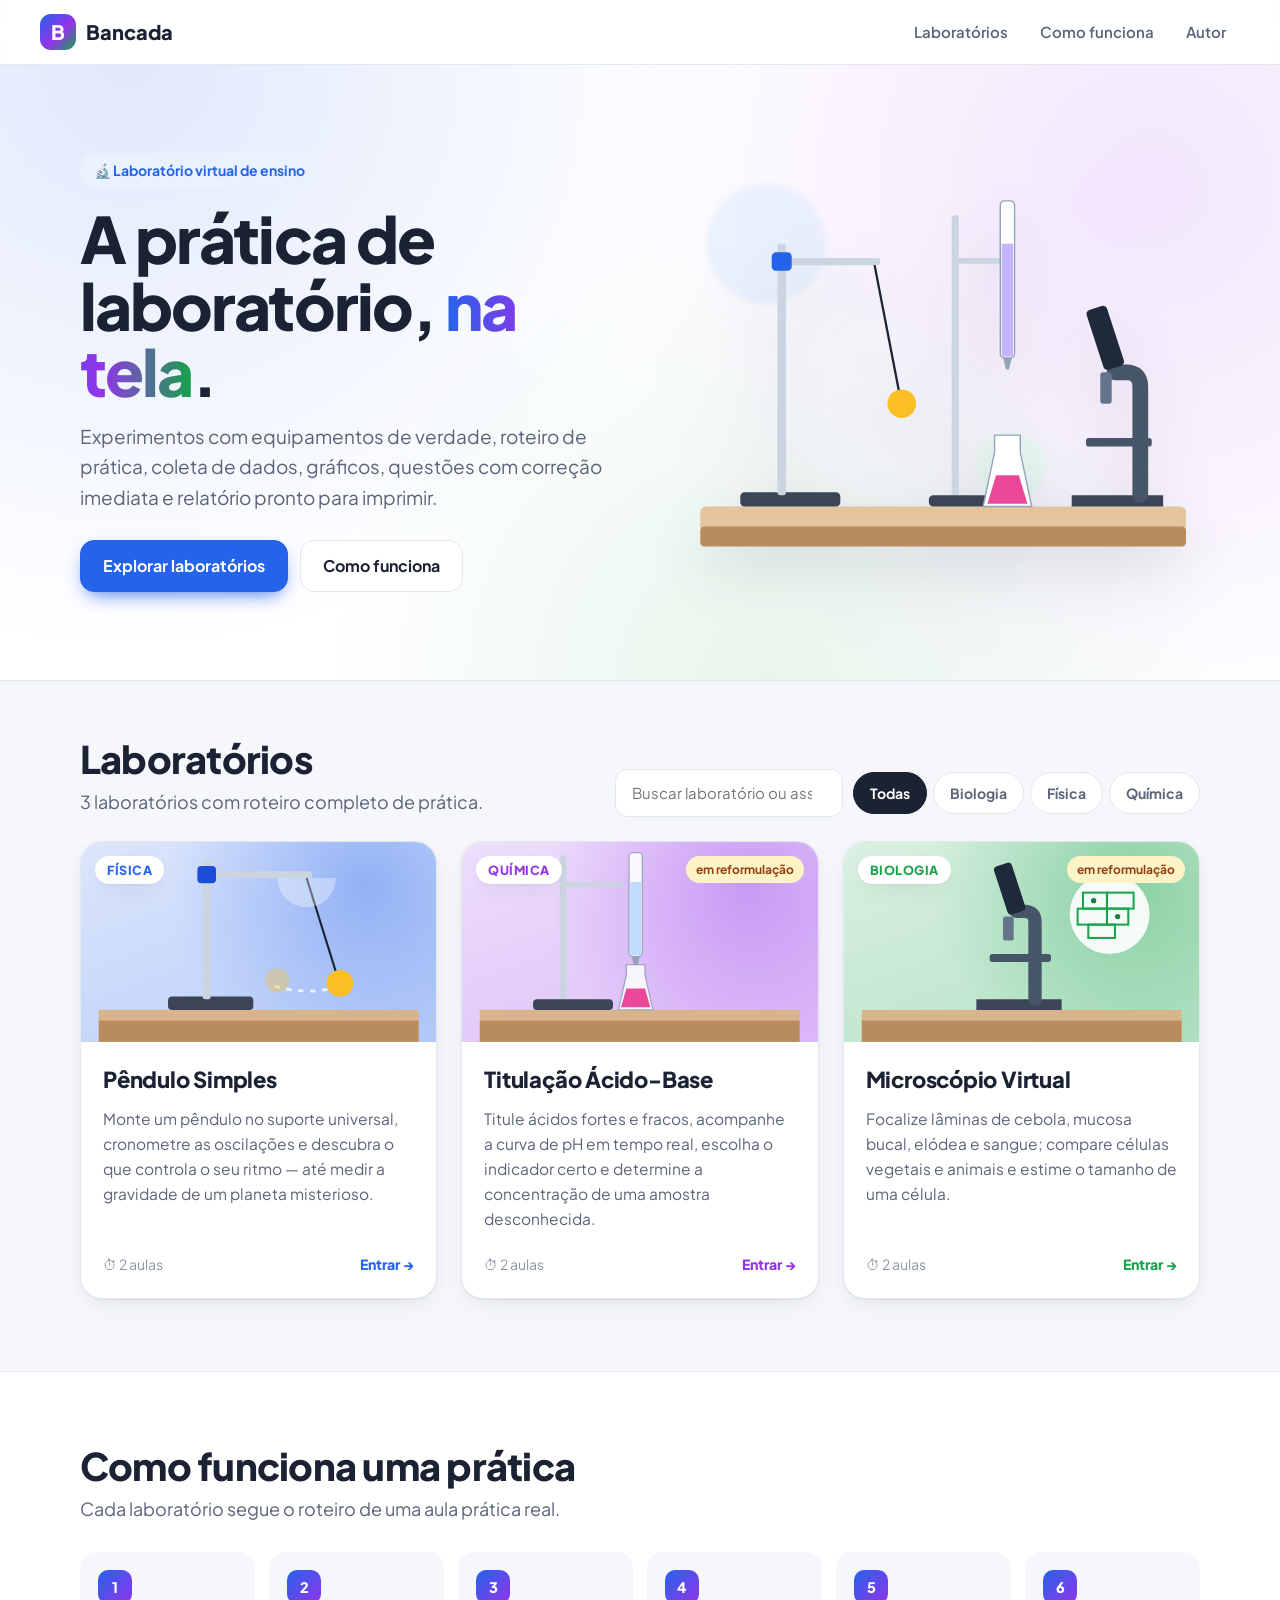
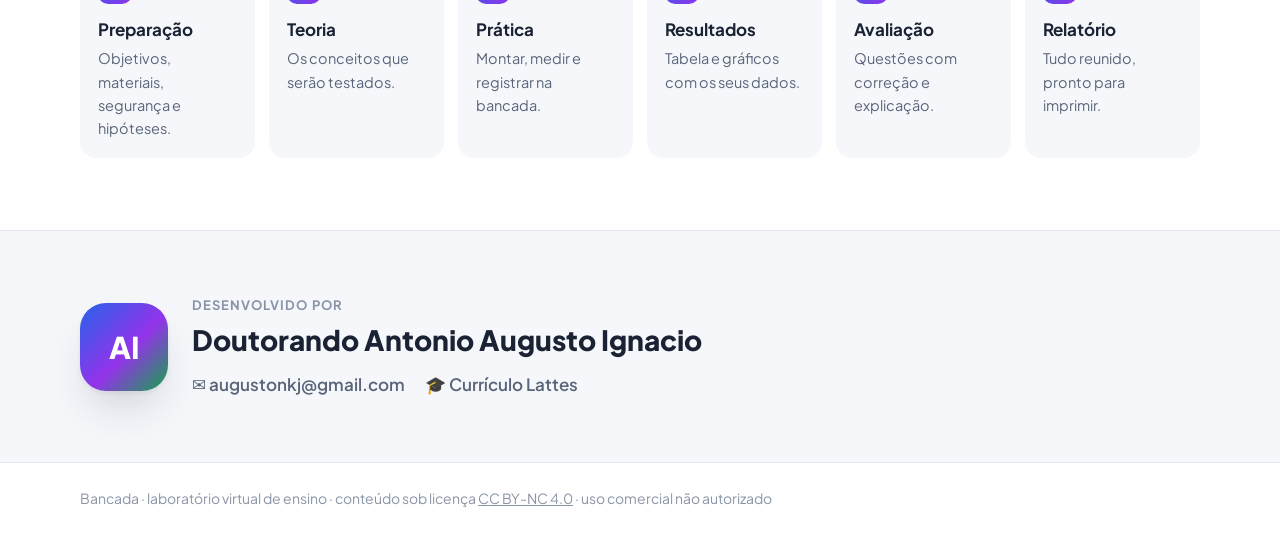
==== commit 2f60342b: "Pêndulo em versão única, com assistente de missões e mais explicações - Remove o seletor de público:" ====
--- a/index.html
+++ b/index.html
@@ -4,7 +4,7 @@
   <meta charset="utf-8">
   <meta name="viewport" content="width=device-width, initial-scale=1, viewport-fit=cover">
   <title>Bancada — Laboratório Virtual de Ensino</title>
-  <meta name="description" content="Bancada: laboratórios virtuais de Ciências com roteiro de prática, simulações realistas, questões e relatório — do Ensino Fundamental à Graduação.">
+  <meta name="description" content="Bancada: laboratórios virtuais de Ciências com roteiro de prática, simulações realistas, questões e relatório .">
   <link rel="icon" href="data:image/svg+xml,%3Csvg xmlns='http://www.w3.org/2000/svg' viewBox='0 0 32 32'%3E%3Crect width='32' height='32' rx='8' fill='%232563eb'/%3E%3Ctext x='16' y='22' text-anchor='middle' font-family='Arial' font-weight='700' font-size='17' fill='white'%3EB%3C/text%3E%3C/svg%3E">
   <link rel="preconnect" href="https://fonts.googleapis.com">
   <link rel="preconnect" href="https://fonts.gstatic.com" crossorigin>
@@ -51,19 +51,6 @@
           <rect x="280" y="196" width="46" height="6" rx="2" fill="#475569"/><rect x="286" y="104" width="15" height="44" rx="3" fill="#1e293b" transform="rotate(-18 293 126)"/>
           <rect x="290" y="150" width="8" height="22" rx="2" fill="#64748b"/>
         </svg>
-      </div>
-    </div>
-  </section>
-
-  <section class="publico" aria-labelledby="publico-titulo">
-    <div class="secao-dentro">
-      <h2 id="publico-titulo">Para quem é a aula?</h2>
-      <p class="subtitulo">Escolha o público. Os laboratórios ajustam a linguagem, a profundidade da teoria e as questões.</p>
-      <div class="publico__opcoes" id="publico-opcoes" role="radiogroup" aria-label="Público">
-        <button type="button" role="radio" data-valor="fund"><span class="publico__icone">🧒</span><b>Ensino Fundamental</b><span>Linguagem simples, descoberta guiada</span></button>
-        <button type="button" role="radio" data-valor="medio"><span class="publico__icone">🎒</span><b>Ensino Médio</b><span>Equações, gráficos e desafios</span></button>
-        <button type="button" role="radio" data-valor="grad"><span class="publico__icone">🎓</span><b>Graduação</b><span>Modelagem, regressão e incertezas</span></button>
-        <button type="button" role="radio" data-valor="prof"><span class="publico__icone">👩‍🏫</span><b>Professor</b><span>Guia de aula, gabarito e rubrica</span></button>
       </div>
     </div>
   </section>
--- a/css/estilo.css
+++ b/css/estilo.css
@@ -123,30 +123,6 @@
 .bolha--2 { width: 90px; height: 90px; right: 8%; top: 0; background: #f3e8ff; }
 .bolha--3 { width: 70px; height: 70px; right: 30%; bottom: 20%; background: #dcfce7; }
 
-/* ---------- Público ---------- */
-.publico { padding: 56px 0 8px; }
-.publico__opcoes { display: grid; grid-template-columns: repeat(auto-fit, minmax(min(100%, 230px), 1fr)); gap: 14px; margin-top: 24px; }
-.publico__opcoes button {
-  display: flex;
-  flex-direction: column;
-  align-items: flex-start;
-  gap: 2px;
-  padding: 18px 20px;
-  font: inherit;
-  text-align: left;
-  color: var(--tinta);
-  background: var(--superficie);
-  border: 2px solid var(--linha);
-  border-radius: 18px;
-  cursor: pointer;
-  transition: border-color 0.15s, transform 0.15s, box-shadow 0.15s;
-}
-.publico__opcoes button:hover { transform: translateY(-2px); box-shadow: var(--sombra); }
-.publico__opcoes button[aria-checked="true"] { border-color: var(--azul); background: #f5f9ff; box-shadow: 0 0 0 4px #dbeafe; }
-.publico__icone { font-size: 30px; margin-bottom: 6px; }
-.publico__opcoes b { font-size: 17px; }
-.publico__opcoes span:last-child { font-size: 14px; color: var(--tinta-suave); }
-
 /* ---------- Lista de laboratórios ---------- */
 #laboratorios { padding-top: 56px; padding-bottom: 72px; scroll-margin-top: 70px; }
 .lista-cabeca { display: flex; flex-wrap: wrap; align-items: flex-end; justify-content: space-between; gap: 20px; margin-bottom: 24px; }
@@ -226,12 +202,8 @@
 .lab__corpo { display: flex; flex-direction: column; flex: 1; gap: 10px; padding: 20px 22px 22px; }
 .lab__corpo h3 { margin: 0; font-size: 22px; font-weight: 800; letter-spacing: -0.01em; }
 .lab__corpo p { margin: 0; color: var(--tinta-suave); font-size: 15.5px; }
-.lab__publicos { display: flex; flex-wrap: wrap; gap: 6px; margin-top: 4px; }
-.lab__publicos span { padding: 3px 10px; font-size: 12.5px; font-weight: 700; color: var(--tinta-suave); background: var(--superficie-2); border-radius: 999px; }
-.lab__publicos span.ativo { color: var(--cor); background: color-mix(in srgb, var(--cor) 12%, white); }
 .lab__rodape { display: flex; align-items: center; justify-content: space-between; margin-top: auto; padding-top: 12px; font-size: 14px; color: var(--tinta-fraca); }
 .lab__entrar { font-weight: 800; color: var(--cor); }
-.lab--indisponivel { opacity: 0.6; }
 .vazio { padding: 40px 0; text-align: center; color: var(--tinta-suave); }
 
 /* ---------- Como funciona ---------- */
@@ -280,5 +252,5 @@
 }
 @media (prefers-reduced-motion: reduce) {
   html { scroll-behavior: auto; }
-  .lab, .publico__opcoes button { transition: none; }
-}
+  .lab { transition: none; }
+}
